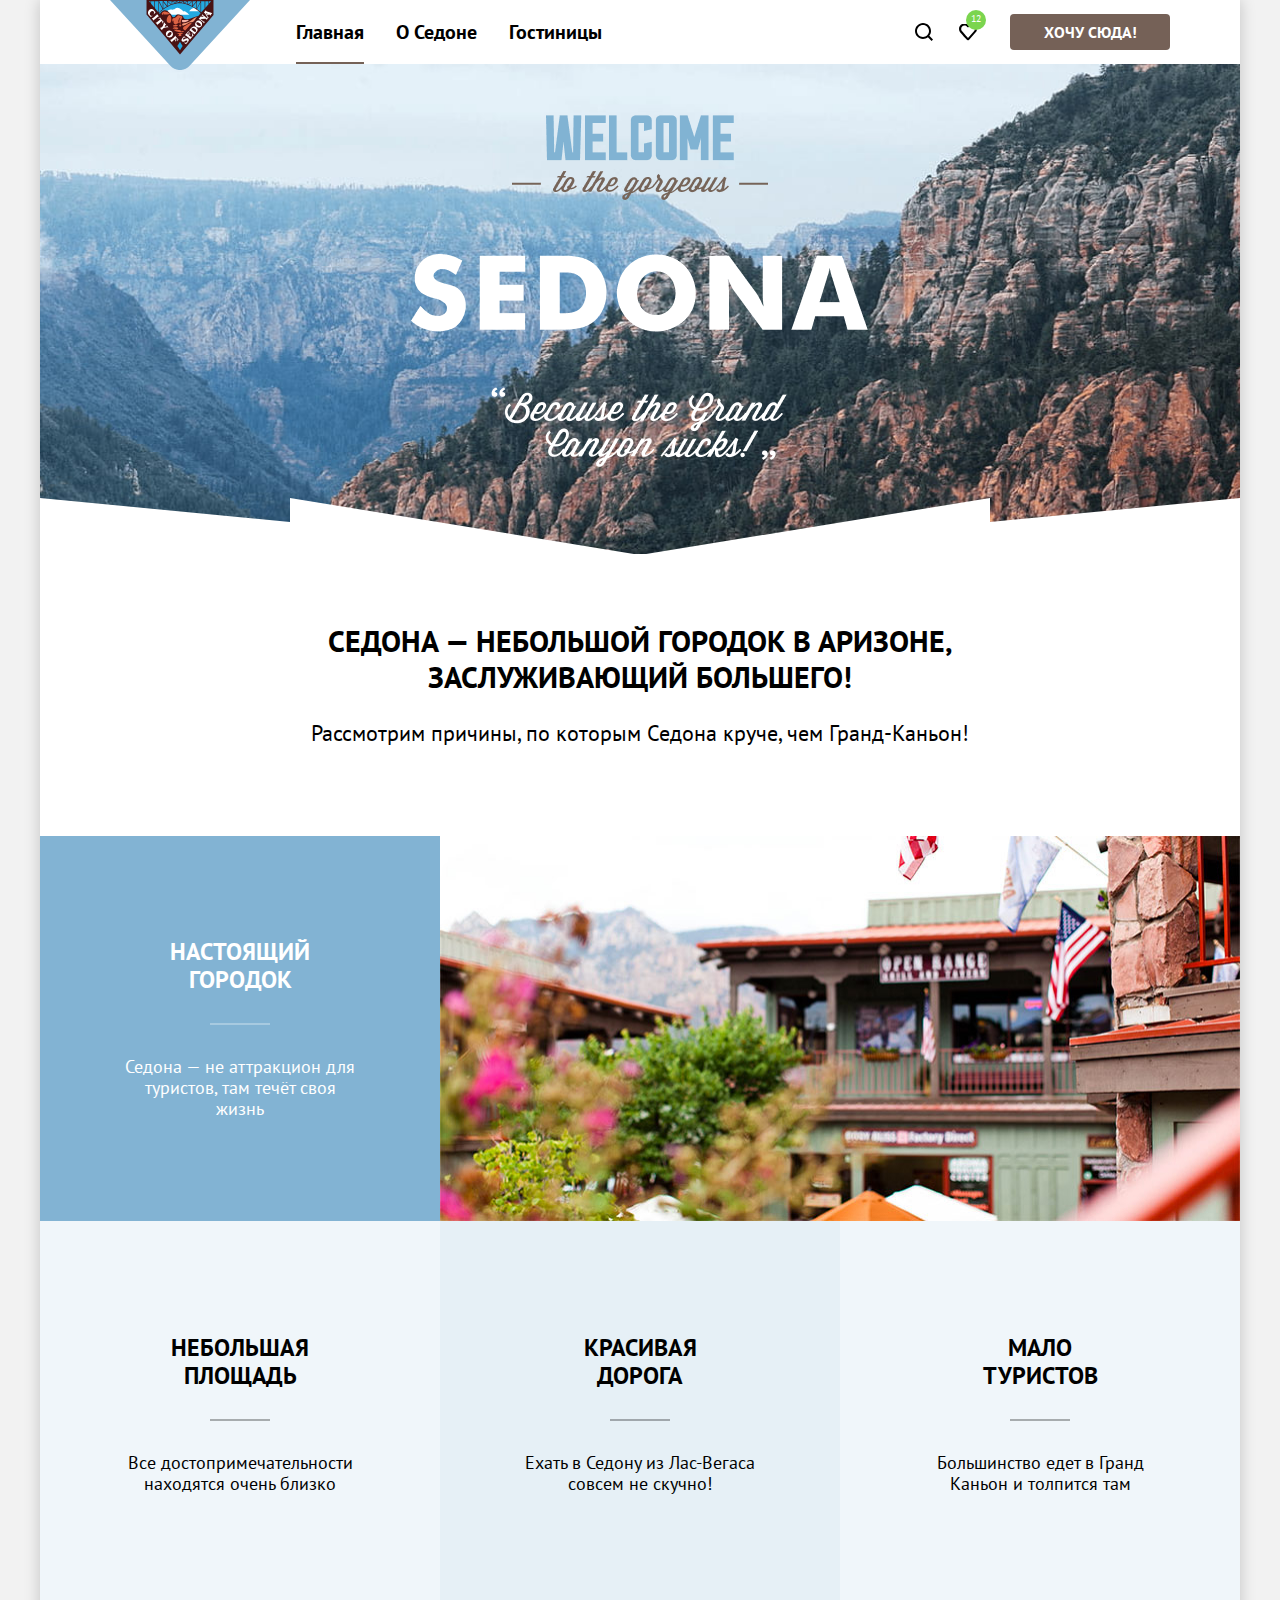
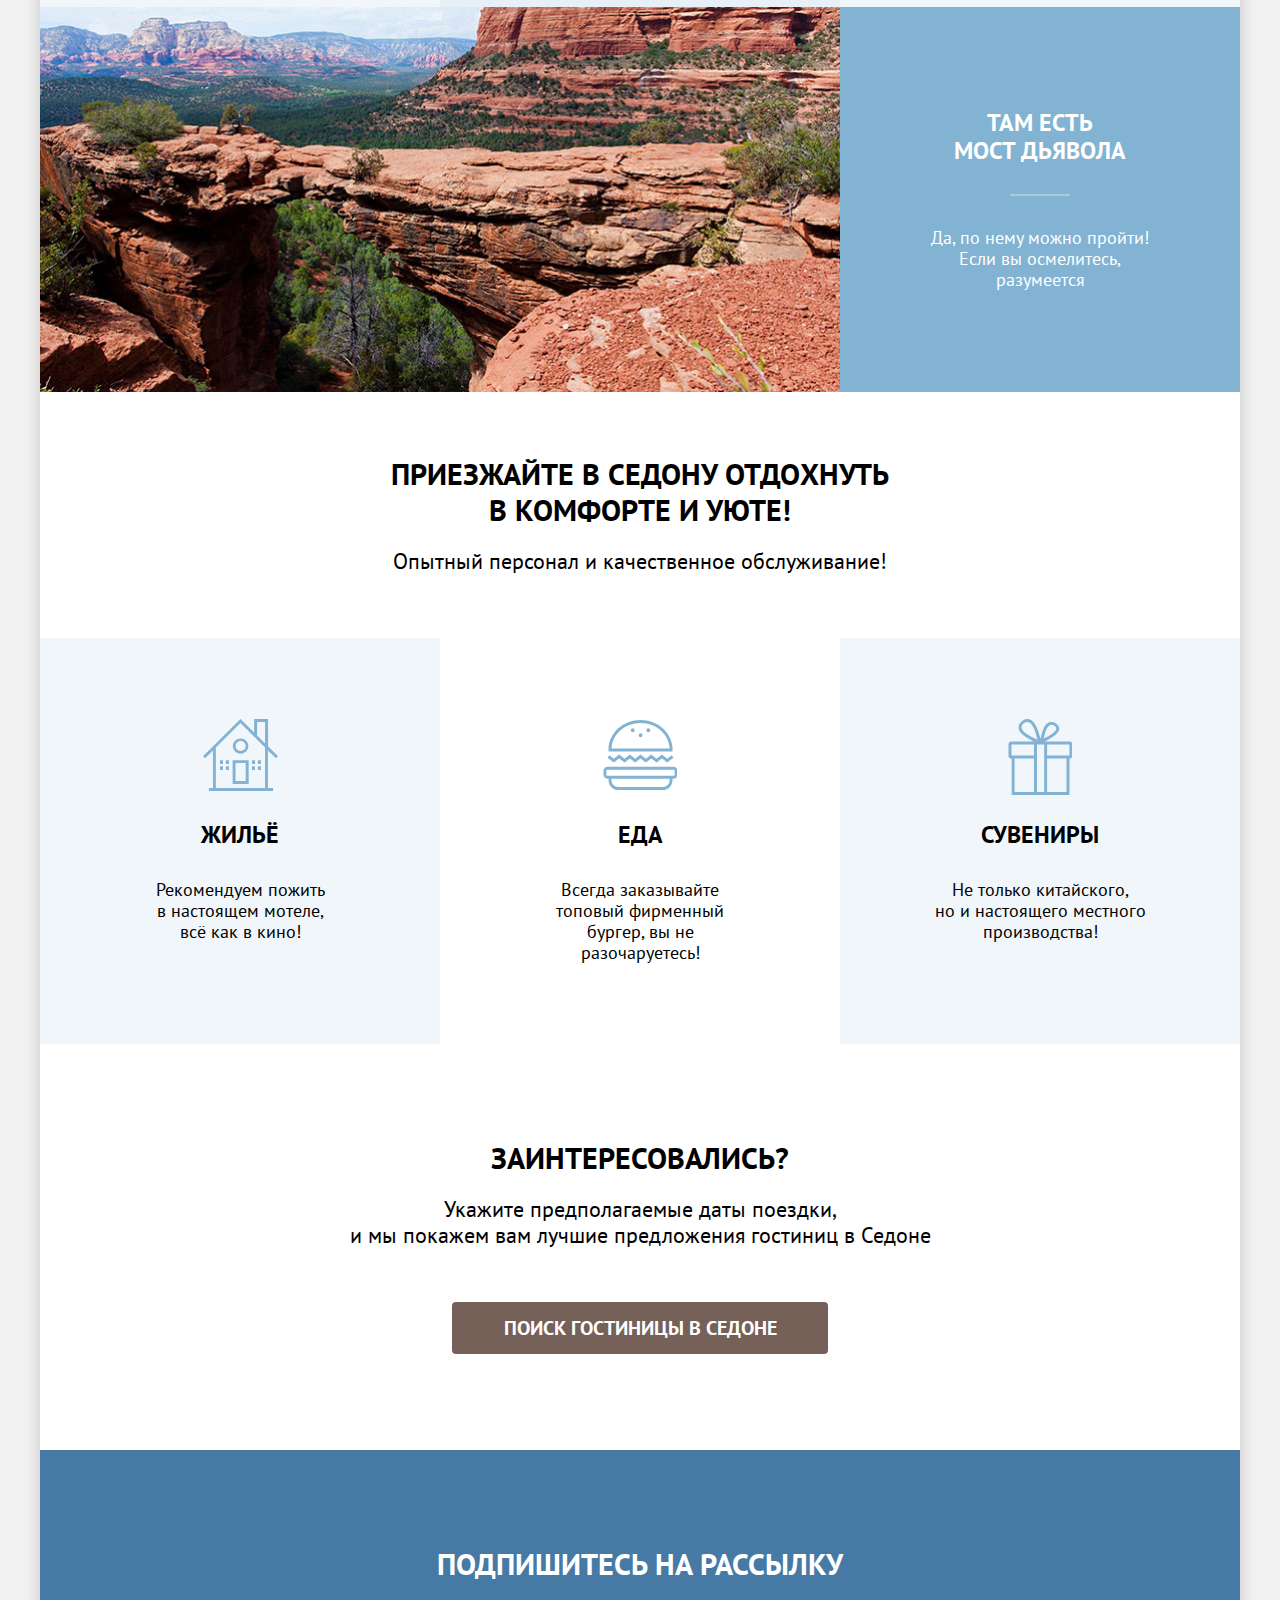
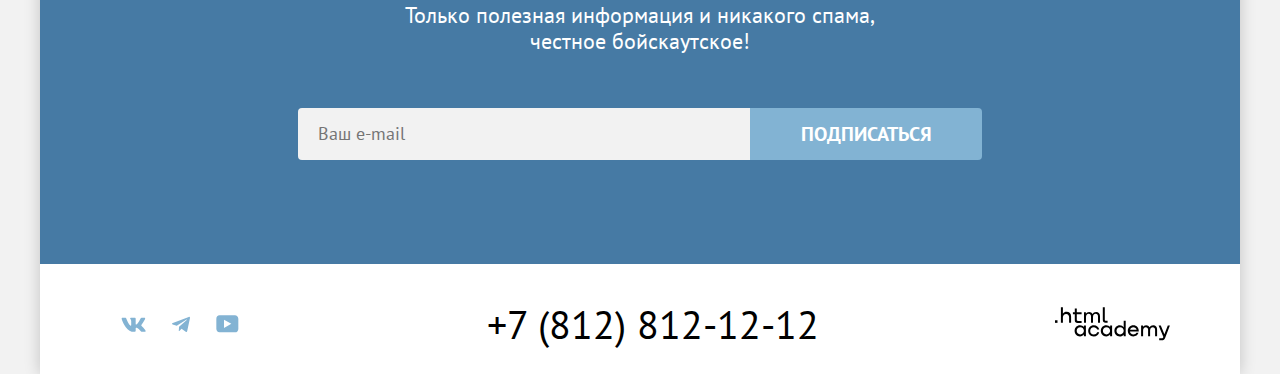
==== 9/index.html @ 6fbe8b5e ":heavy_check_mark: Сборка #9" ====
<!DOCTYPE html>
<html lang="ru">

  <head>
    <meta charset="utf-8">
    <link rel="stylesheet" href="styles/style.css">
    <link rel="shortcut icon" href="images/favicon/favicon.svg" type="image/png">
    <meta name="viewport" content="width=device-width, initial-scale=1.0">
    <title>HTML Academy: Седона</title>
    <base href="https://htmlacademy-htmlcss.github.io/2290997-sedona-36/9/">
</head>

  <body>
    <div class="page-wrapper">
      <header class="page-header">
        <a class="page-header-logo" href="index.html">
          <img class="navigation-logo" src="images/icons/logo.svg" alt="Логотип Седоны.">
        </a>
        <nav class="navigation">
          <ul class="navigation-list">
            <li class="navigation-item">
              <a class="navigation-link navigation-link-current" href="index.html">Главная</a>
            </li>
            <li class="navigation-item">
              <a class="navigation-link" href="#">О Седоне</a>
            </li>
            <li class="navigation-item">
              <a class="navigation-link" href="catalog.html">Гостиницы</a>
            </li>
          </ul>
          <ul class="navigation-list navigation-user">
            <li class="navigation-item navigation-item-user">
              <a class="user-navigation-link navigation-link-search" href="#">
                <span class="visually-hidden">Поиск.</span>
              </a>
            </li>
            <li class="navigation-item navigation-item-user">
              <a class="user-navigation-link navigation-link-favourites" href="#" data-favourites="12">
                <span class="visually-hidden">Избранное.</span>
              </a>
            </li>
            <li class="navigation-item">
              <a class="navigation-link-button button button-brown" href="#">Хочу сюда!</a>
            </li>
          </ul>
        </nav>
      </header>

      <main class="main-index">
        <section class="intro">
          <h1 class="visually-hidden">Седона — небольшой городок в Аризоне.</h1>
          <img class="intro-welcome" src="images/content/welcome.png" alt="Welcome to Sedona!" width="458" height="352">
        </section>

        <section class="advantages">
          <div class="advantages-headline">
            <h2 class="advantages-head">Седона — небольшой городок в&nbsp;Аризоне, заслуживающий большего!</h2>
            <p class="advantages-caption">Рассмотрим причины, по которым Седона круче, чем Гранд-Каньон!</p>
          </div>

          <div class="advantages-card">
            <div class="advantages-card-content">
              <h3 class="advantages-title">Настоящий городок</h3>
              <p class="advantages-description">Седона — не аттракцион для туристов, там течёт своя жизнь</p>
            </div>
            <img class="advantages-photo" src="images/content/town.jpg" alt="Вид городка Седона.">
          </div>
          <ul class="advantages-list">
            <li class="advantages-item">
              <h3 class="advantages-title">Небольшая площадь</h3>
              <p class="advantages-description">Все достопримечательности находятся очень близко</p>
            </li>
            <li class="advantages-item">
              <h3 class="advantages-title">Красивая<br>дорога</h3>
              <p class="advantages-description">Ехать в Седону из Лас-Вегаса совсем не скучно!</p>
            </li>
            <li class="advantages-item">
              <h3 class="advantages-title">Мало<br>туристов</h3>
              <p class="advantages-description">Большинство едет в&nbsp;Гранд Каньон и толпится там</p>
            </li>
          </ul>

          <div class="advantages-card">
            <img class="advantages-photo" src="images/content/bridge.jpg" alt="Виды на мост Дьявола.">
            <div class="advantages-card-content">
              <h3 class="advantages-title">Там есть<br>мост дьявола</h3>
              <p class="advantages-description">Да, по нему можно пройти! Если вы осмелитесь, разумеется</p>
            </div>
          </div>

        </section>

        <section class="offers">
          <div class="offers-headline">
            <h2 class="offers-head">Приезжайте в&nbsp;Седону отдохнуть в&nbsp;комфорте и уюте!</h2>
            <p class="offers-caption">Опытный персонал и качественное обслуживание!</p>
          </div>
          <ul class="offers-list">
            <li class="offers-card offers-card-live">
              <h3 class="offers-card-title">Жильё</h3>
              <p class="offers-card-description">Рекомендуем пожить<br>в&nbsp;настоящем мотеле,<br>всё как в&nbsp;кино!</p>
            </li>
            <li class="offers-card offers-card-food">
              <h3 class="offers-card-title">Еда</h3>
              <p class="offers-card-description">Всегда заказывайте топовый&nbsp;фирменный бургер, вы не разочаруетесь!
              </p>
            </li>
            <li class="offers-card offers-card-souvenirs">
              <h3 class="offers-card-title">Сувениры</h3>
              <p class="offers-card-description">Не только китайского, но&nbsp;и&nbsp;настоящего местного производства!
              </p>
            </li>
          </ul>
        </section>

        <section class="search">
          <h2 class="search-title">Заинтересовались?</h2>
          <p class="search-caption">Укажите предполагаемые даты поездки, <br> и мы покажем вам лучшие предложения гостиниц в
            Седоне</p>
          <a class="button button-brown" href="#">Поиск гостиницы в Седоне</a>
        </section>

        <section class="subscription">
          <h2 class="subscription-title">Подпишитесь на рассылку</h2>
          <p class="subscription-caption">Только полезная информация и никакого спама, честное бойскаутское!</p>
          <form class="subscription-form" action="https://echo.htmlacademy.ru/" method="post">
            <input type="email" name="Ваш e-mail" placeholder="Ваш e-mail" aria-label="Ваш e-mail.">
            <button class="button button-blue" type="submit" name="e-mail">Подписаться</button>
          </form>
        </section>

      </main>

      <footer class="page-footer">

        <ul class="social-media">
          <li class="social-media-item">
            <a class="social-media-link social-vk" href="https://vk.com/htmlacademy">
              <span class="visually-hidden">Вконтакте.</span>
              <svg width="25" height="15" viewBox="0 0 25 15" xmlns="http://www.w3.org/2000/svg">
                <path fill-rule="evenodd" clip-rule="evenodd" d="M24.1164 1.80445C24.2824 1.25845 24.1164 0.856445 23.3214 0.856445H20.6964C20.0284 0.856445 19.7204 1.20345 19.5534 1.58645C19.5534 1.58645 18.2184 4.78245 16.3274 6.85845C15.7154 7.46045 15.4374 7.65145 15.1034 7.65145C14.9364 7.65145 14.6854 7.46045 14.6854 6.91345V1.80445C14.6854 1.14845 14.5014 0.856445 13.9454 0.856445H9.81738C9.40038 0.856445 9.14938 1.16045 9.14938 1.44945C9.14938 2.07045 10.0954 2.21445 10.1924 3.96245V7.76045C10.1924 8.59345 10.0394 8.74444 9.70538 8.74444C8.81538 8.74444 6.65038 5.53345 5.36538 1.85945C5.11638 1.14445 4.86438 0.856445 4.19338 0.856445H1.56638C0.816382 0.856445 0.666382 1.20345 0.666382 1.58645C0.666382 2.26845 1.55638 5.65645 4.81138 10.1374C6.98138 13.1974 10.0364 14.8564 12.8194 14.8564C14.4884 14.8564 14.6944 14.4884 14.6944 13.8534V11.5404C14.6944 10.8034 14.8524 10.6564 15.3814 10.6564C15.7714 10.6564 16.4384 10.8484 17.9964 12.3234C19.7764 14.0724 20.0694 14.8564 21.0714 14.8564H23.6964C24.4464 14.8564 24.8224 14.4884 24.6064 13.7604C24.3684 13.0364 23.5184 11.9854 22.3914 10.7384C21.7794 10.0284 20.8614 9.26345 20.5824 8.88045C20.1934 8.38945 20.3044 8.17044 20.5824 7.73345C20.5824 7.73345 23.7824 3.30745 24.1154 1.80445H24.1164Z" fill="currentColor"/>
                </svg>
            </a>
          </li>
          <li class="social-media-item">
            <a class="social-media-link social-tg" href="https://t.me/htmlacademy">
              <span class="visually-hidden">Telegram.</span>
              <svg width="18" height="16" viewBox="0 0 18 16" xmlns="http://www.w3.org/2000/svg">
                <path d="M16.785 0.955705L0.840489 7.1042C-0.247661 7.54126 -0.241365 8.14828 0.640845 8.41897L4.73445 9.69597L14.2058 3.72014C14.6537 3.44766 15.0629 3.59424 14.7265 3.89281L7.05283 10.8183H7.05103L7.05283 10.8192L6.77045 15.0387C7.18413 15.0387 7.36669 14.8489 7.59871 14.625L9.58705 12.6915L13.7229 15.7464C14.4855 16.1664 15.0332 15.9506 15.2229 15.0405L17.9379 2.2453C18.2158 1.13107 17.5126 0.626562 16.785 0.955705Z" fill="currentColor"/>
                </svg>
            </a>
          </li>
          <li class="social-media-item">
            <a class="social-media-link social-youtube" href="https://www.youtube.com/user/htmlacademyru">
              <span class="visually-hidden">Youtube.</span>
              <svg width="23" height="18" viewBox="0 0 23 18" xmlns="http://www.w3.org/2000/svg">
                <path d="M18.9402 0.356445H3.50738C1.64668 0.356445 0.333252 1.9502 0.333252 3.75645V13.8502C0.333252 15.7627 1.64668 17.3564 3.50738 17.3564H19.1591C20.8009 17.3564 22.3333 15.7627 22.3333 13.9564V3.75645C22.1143 1.9502 20.8009 0.356445 18.9402 0.356445ZM7.99494 12.8939V4.81894L15.3283 8.85645L7.99494 12.8939Z" fill="currentColor"/>
                </svg>
            </a>
          </li>
        </ul>

        <a class="phone-link" href="tel:+78128121212">+7 (812) 812-12-12</a>

        <a class="html-footer" href="https://htmlacademy.ru/">
          <svg class="html-footer-logo" width="115" height="34" viewBox="0 0 115 34" fill="currentColor" xmlns="http://www.w3.org/2000/svg">
            <path d="M0 13.2564V15.8564H2.5V13.2564H0Z"/>
            <path d="M11.6 4.85645C10 4.85645 8.8 5.55645 8 6.55645H7.9V0.356445H5.9V15.8564H7.9V10.5564C7.9 8.45645 9.2 6.95645 11.2 6.95645C13 6.95645 14.1 8.35645 14.1 10.1564V15.8564H16.1V9.75644C16.2 6.75644 14.3 4.85645 11.6 4.85645Z"/>
            <path d="M26.6 5.15645H21.8V1.45645H19.8V5.25645H17.9V7.25645H19.8V13.2564C19.8 14.9564 20.8 15.9564 22.5 15.9564H26.6V13.9564H22.9C22.2 13.9564 21.8 13.5564 21.8 12.8564V7.15645H26.6V5.15645Z"/>
            <path d="M41.1 4.95645C39.5 4.95645 38.2 5.75644 37.6 7.05645H37.5C36.9 5.85645 35.7 4.95645 34.1 4.95645C32.7 4.95645 31.6 5.75645 31 6.75645H30.9V5.15645H29V15.7564H31V10.3564C31 8.35645 32 6.85645 33.6 6.85645C35.1 6.85645 36 7.85645 36 9.45645V15.7564H38V10.1564C38 7.75645 39.4 6.85645 40.6 6.85645C42.1 6.85645 43 7.85645 43 9.45645V15.7564H45V9.25644C45.1 6.75644 43.6 4.95645 41.1 4.95645Z"/>
            <path d="M47.8 13.0564C47.8 14.7564 48.8 15.7564 50.6 15.7564H52.6V13.7564H50.9C50.2 13.7564 49.8 13.3564 49.8 12.6564V0.356445H47.8V13.0564Z"/>
            <path d="M28.9 20.0564C28 18.9564 26.7 18.2564 25 18.2564C21.9 18.2564 19.6 20.5564 19.6 23.8564C19.6 27.1564 21.9 29.4564 25 29.4564C26.8 29.4564 28 28.6564 28.8 27.5564H28.9V29.1564H30.9V18.5564H28.9V20.0564ZM25.3 27.4564C23.1 27.4564 21.7 25.8564 21.7 23.8564C21.7 21.8564 23.1 20.2564 25.3 20.2564C27.5 20.2564 28.9 21.8564 28.9 23.8564C28.9 25.7564 27.5 27.4564 25.3 27.4564Z"/>
            <path d="M44.2 22.3564C43.7 19.9564 41.6 18.2564 38.8 18.2564C35.4 18.2564 33.2 20.7564 33.2 23.8564C33.2 26.9564 35.4 29.4564 38.8 29.4564C41.6 29.4564 43.7 27.6564 44.2 25.2564H42.1C41.7 26.5564 40.4 27.5564 38.8 27.5564C36.6 27.5564 35.2 25.9564 35.2 23.9564C35.2 21.9564 36.6 20.3564 38.8 20.3564C40.4 20.3564 41.6 21.3564 42.1 22.5564H44.2V22.3564Z"/>
            <path d="M55.1 20.0564C54.2 18.9564 52.9 18.2564 51.2 18.2564C48.1 18.2564 45.8 20.5564 45.8 23.8564C45.8 27.1564 48.1 29.4564 51.2 29.4564C53 29.4564 54.2 28.6564 55 27.5564H55.1V29.1564H57.1V18.5564H55.1V20.0564ZM51.5 27.4564C49.3 27.4564 47.9 25.8564 47.9 23.8564C47.9 21.8564 49.3 20.2564 51.5 20.2564C53.7 20.2564 55.1 21.8564 55.1 23.8564C55.1 25.7564 53.6 27.4564 51.5 27.4564Z"/>
            <path d="M68.7 20.1564C67.8 19.0564 66.5 18.2564 64.8 18.2564C61.7 18.2564 59.4 20.5564 59.4 23.8564C59.4 27.1564 61.6 29.4564 64.8 29.4564C66.5 29.4564 67.8 28.6564 68.6 27.6564H68.7V29.1564H70.7V13.7564H68.7V20.1564ZM65.1 27.4564C62.9 27.4564 61.5 25.8564 61.5 23.8564C61.5 21.8564 62.9 20.2564 65.1 20.2564C67.3 20.2564 68.7 21.8564 68.7 23.8564C68.6 25.8564 67.2 27.4564 65.1 27.4564Z"/>
            <path d="M78.3 18.2564C75 18.2564 72.8 20.7564 72.8 23.8564C72.8 26.8564 74.9 29.4564 78.3 29.4564C80.8 29.4564 82.8 28.1564 83.5 25.8564H81.4C80.9 26.8564 79.8 27.4564 78.4 27.4564C76.5 27.4564 75.1 26.1564 75 24.5564H83.8C84 20.9564 81.8 18.2564 78.3 18.2564ZM78.3 20.1564C80 20.1564 81.3 21.1564 81.6 22.7564H75.1C75.4 21.2564 76.6 20.1564 78.3 20.1564Z"/>
            <path d="M98.2 18.2564C96.6 18.2564 95.3 19.0564 94.6 20.2564H94.5C93.9 19.0564 92.7 18.2564 91.1 18.2564C89.7 18.2564 88.6 18.9564 88 20.0564V18.5564H86.1V29.1564H88.1V23.7564C88.1 21.7564 89.1 20.3564 90.7 20.2564C92.2 20.2564 93.1 21.2564 93.1 22.8564V29.1564H95.1V23.5564C95.1 21.1564 96.5 20.2564 97.7 20.2564C99.2 20.2564 100.1 21.2564 100.1 22.8564V29.1564H102.1V22.6564C102.2 20.0564 100.7 18.2564 98.2 18.2564Z"/>
            <path d="M109.4 27.3564L105.8 18.4564H103.6L108.4 30.0564C108.1 30.9564 107.7 31.2564 106.7 31.2564H104.2V33.2564H106.7C108.5 33.2564 109.5 32.4564 110.2 30.6564L114.9 18.4564H112.8L109.4 27.3564Z"/>
            </svg>
        </a>

      </footer>
    </div>

    <div class="modal-container modal-container-close">
      <div class="modal">
        <button class="modal-close-button">
          <span class="visually-hidden">Закрыть</span>
        </button>
        <section class="modal-content">
          <h2 class="modal-title">Поиск гостиницы в Седоне</h2>
          <form class="find-hotel-form" action="https://echo.htmlacademy.ru/" method="post">

            <div class="date-group group-arrival">
              <label class="modal-label modal-label-arrival" for="arrival-date">Дата Заезда:</label>
              <input class="modal-field arrival-date-field date-field" id="arrival-date" type="text" name="arrival-date" placeholder="Введите дату" value="27 апреля 2020" required>
              <span class="field-message message-error">Мы не можем отправить вас в прошлое.</span>
            </div>

            <div class="date-group group-leaving">
              <label class="modal-label modal-label-leaving" for="leaving-date">Дата Выезда:</label>
              <input class="modal-field leaving-date-field date-field" id="leaving-date" type="text" name="leaving-date" placeholder="Введите дату" value="1 сентября 2021" required>
              <span class="field-message leaving-field-success">На эти даты есть свободные номера. Пока есть.</span>
            </div>

            <div class="amount-group">
              <div class="group-adult amount-wrap">
                <label class="modal-label adult-number-label" for="adult-number">Взрослые:</label>
                <div class="quantity-group">
                  <button class="number-field-button button-reduce" type="button"></button>
                  <input class="modal-field number-field" id="adult-number" type="text" name="adult-number" placeholder="1" value="2" required>
                  <button class="number-field-button button-add" type="button"></button>
                </div>
              </div>

              <div class="group-children amount-wrap">
                <label class="modal-label child-number-label" for="child-number">Дети:</label>
                <span class="tooltip">
                  <button class="tooltip-toggle" type="button" aria-labelledby="tooltip-label-amount">
                  </button>
                  <span class="tooltip-text" role="tooltip" id="tooltip-label-amount">Укажите количество детей, которые будут с вами, возраст которых от 6 до 18 лет. Дети до 6 лет размещаются бесплатно.</span>
                </span>

                <div class="quantity-group">
                  <button class="number-field-button button-reduce" type="button"><span class="visually-hidden">Уменьшить.</span></button>
                  <input class="modal-field number-field" id="child-number" type="text" name="child-number" placeholder="1" value="2">
                  <button class="number-field-button button-add" type="button"><span class="visually-hidden">Увеличить.</span></button>
                </div>
              </div>
            </div>

            <button class="button button-blue" type="submit">НАЙТИ</button>
          </form>
        </section>
      </div>
    </div>
    <!-- Для показа модального окна, удалите class="modal-container-close" -->
  </body>

</html>
---- 9/styles/style.css ----
@font-face {
  font-family: "PT Sans";
  font-style: normal;
  font-weight: 400;
  font-display: swap;
  src: url("../fonts/ptsans-400.woff2") format("woff2")
}

@font-face {
  font-family: "PT Sans";
  font-style: normal;
  font-weight: 700;
  font-display: swap;
  src: url("../fonts/ptsans-700.woff2") format("woff2")
}


*,
*::before,
*::after {
  box-sizing: border-box;
}

.visually-hidden {
  position: absolute;

  width: 1px;
  height: 1px;
  margin: -1px;
  padding: 0;
  overflow: hidden;

  white-space: nowrap;

  border: 0;

  clip: rect(0 0 0 0);
  clip-path: inset(100%);
}

html {
  height: 100%;
}

body {
  font-family: "PT Sans", sans-serif;
  font-style: normal;
  font-weight: 400;
  margin: 0;
  color: #000000;
  background-color: #f2f2f2;
  font-size: 22px;
  line-height: 26px;
  height: 100%;
}

.page-wrapper {
  min-height: 100%;
  width: 1200px;
  margin: 0 auto;
  background-color: #ffffff;
  box-shadow: 0 0 15px rgba(0, 0, 0, 0.2);
}

.page-header {
  color: #000000;
  background-color: #ffffff;
  display: flex;
  padding: 0 70px;
}

.navigation {
  display: flex;
  flex-grow: 1;
}

.page-header-logo {
  width: 140px;
  height: 70px;
  margin-bottom: -6px;
  z-index: 1;
}

.page-header-logo:hover {
  opacity: 0.8;
}

.page-header-logo:active {
  opacity: 0.6;
}

.navigation-list {
  display: flex;
  flex-wrap: wrap;
  list-style: none;
  margin: 0;
  padding: 0;
  align-items: center;
  margin-left: 30px;
}

.navigation-user {
  display: flex;
  flex-wrap: wrap;
  justify-content: end;
  margin-left: auto;
}

.navigation-link {
  display: block;
  font-weight: 700;
  font-size: 20px;
  line-height: 24px;
  text-align: center;
  color: inherit;
  text-decoration: none;
  padding: 20px 16px;
}

.navigation-link:hover {
  opacity: 0.6;
}

.navigation-link:active {
  opacity: 0.3;
}

.navigation-link-button {
  min-width: 160px;
}

.navigation-link-button:hover {
  background: #615048;
}

.navigation-link-button:active {
  background: #756157;
  color: rgba(255, 255, 255, 0.3);
}

.user-navigation-link {
  display: flex;
  position: relative;
  min-width: 44px;
  min-height: 64px;
}

.user-navigation-link::before {
  content: "";
  position: absolute;
  left: 50%;
  top: 50%;
  transform: translate(-50%, -50%);
  background-repeat: no-repeat;
}

.navigation-link-search::before {
  width: 19px;
  height: 19px;
  background-image: url("../images/icons/search.svg");
}

.navigation-link-favourites::before {
  width: 18px;
  height: 17px;
  background-image: url("../images/icons/heart.svg");
}

.navigation-link-favourites::after {
  content: attr(data-favourites);
  display: flex;
  align-content: center;
  justify-content: center;
  padding: 4px;
  position: absolute;
  min-width: 20px;
  height: 20px;
  left: 20px;
  top: 10px;
  background: #7bd54f;
  border-radius: 10px;
  font-size: 10px;
  line-height: 10px;
  text-align: center;
  color: #ffffff;
}

.user-navigation-link:hover {
  opacity: 0.6;
}

.user-navigation-link:active {
  opacity: 0.3;
}

.navigation-link-current {
  position: relative;
}

.navigation-link-current::after {
  position: absolute;
  content: "";
  right: 16px;
  left: 16px;
  bottom: 0;
  height: 2px;
  background-color: #756257;
}

.navigation-item .button {
  margin-left: 20px;
}

.main-index {
  flex-grow: 1;
}

.intro {
  color: #ffffff;
  background-color: #467aa4;
  width: 1200px;
  background-image: url("../images/backgrounds/index-background.jpg");
  background-size: cover;
  background-repeat: no-repeat;
  text-align: center;
  padding: 51px 50px 82px 50px;
  position: relative;
}

.intro::after {
  position: absolute;
  content: "";
  background-image: url("../images/icons/stairs.svg");
  background-repeat: no-repeat;
  height: 57px;
  width: 100%;
  left: 0;
  bottom: -1px;
  z-index: 1;
}

.intro-welcome {
  margin-left: auto;
  margin-right: auto;
}

.advantages {
  background-color: #ffffff;
  text-align: center;
}

.advantages-headline {
  padding: 69px 270px 90px 270px;
}

.advantages-head {
  font-weight: 700;
  font-size: 30px;
  line-height: 36px;
  text-transform: uppercase;
  margin: 0 0 25px 0;
}

.advantages-caption {
  margin: 0;
}

.advantages-card {
  display: flex;
}

.advantages-card-content {
  padding: 102px 85px;
  background-color: #82b3d3;
  color: #ffffff;
  display: flex;
  flex-direction: column;
  width: 400px;
}

.advantages-photo {
  width: 800px;
}

.advantages-item {
  padding: 113px 85px;
  background-color: rgba(131, 179, 211, 0.12);
}

.advantages-item:nth-child(even) {
  background-color: rgba(131, 179, 211, 0.2);
}

.advantages-title {
  font-weight: 700;
  font-size: 24px;
  line-height: 28px;
  text-transform: uppercase;
  margin: 0 0 31px 0;
  padding: 0 0 31px 0;
  position: relative;
}

.advantages-title::after {
  position: absolute;
  background: rgba(0, 0, 0, 0.3);
  content: "";
  width: 60px;
  height: 2px;
  bottom: 0;
  left: 50%;
  transform: translateX(-50%);
}

.advantages-card-content .advantages-title::after {
  background-color: rgba(255, 255, 255, 0.3);
}

.advantages-description {
  font-size: 18px;
  line-height: 21px;
  margin: 0;
}

.advantages-list {
  padding: 0;
  margin: 0;
  list-style: none;
  display: grid;
  grid-template-columns: repeat(3, 1fr);
}

.offers {
  background-color: #ffffff;
  text-align: center;
}

.offers-headline {
  padding: 64px 347px;
}

.offers-head {
  font-weight: 700;
  font-size: 30px;
  line-height: 36px;
  text-transform: uppercase;
  margin: 0 0 20px 0;
}

.offers-caption {
  margin: 0;
}

.offers-list {
  padding: 0;
  margin: 0;
  list-style: none;
  display: grid;
  grid-template-columns: repeat(3, 1fr);
}

.offers-card-title {
  font-weight: 700;
  font-size: 24px;
  line-height: 28px;
  text-transform: uppercase;
  margin: 0 0 30px 0;
}

.offers-card-description {
  font-size: 18px;
  line-height: 21px;
  margin: 0;
}

.offers-card {
  background-color: rgba(131, 179, 211, 0.12);
  padding: 183px 85px 81px 85px;
  min-height: 385px;
  position: relative;
}

.offers-card:nth-child(even) {
  background-color: #ffffff;
}

.offers-card::before {
  content: "";
  position: absolute;
  top: 81px;
  left: 50%;
  transform: translateX(-50%);
  background-repeat: no-repeat;
}

.offers-card-live::before {
  width: 75px;
  height: 72px;
  background-image: url("../images/icons/home.svg");
  top: 81px;
}

.offers-card-food::before {
  width: 74px;
  height: 70px;
  background-image: url("../images/icons/food.svg");
  top: 82px;
}

.offers-card-souvenirs::before {
  width: 64px;
  height: 76px;
  background-image: url("../images/icons/gift.svg");
  background-repeat: no-repeat;
  top: 81px;
}

.search {
  background-color: #ffffff;
  text-align: center;
  padding: 96px 304px;
}

.search .button {
  font-size: 20px;
  line-height: 36px;
  min-width: 376px;
}

.search-title {
  font-weight: 700;
  font-size: 30px;
  line-height: 36px;
  text-transform: uppercase;
  margin: 0 0 20px 0;
}

.search-caption {
  margin: 0 0 54px 0;
}

.subscription {
  color: #ffffff;
  background-color: #467aa4;
  background-image: url("../images/backgrounds/subscribe.png");
  background-size: cover;
  background-repeat: no-repeat;
  text-align: center;
  padding: 96px 258px 104px 258px;
}

.subscription-form input {
  font-family: inherit;
  border: none;
  background-color: #f2f2f2;
  border-radius: 4px 0 0 4px;
  padding: 14px 20px;
  flex-grow: 1;
  font-size: 18px;
  line-height: 24px;
}

.subscription-title {
  font-weight: 700;
  font-size: 30px;
  line-height: 36px;
  text-transform: uppercase;
  margin: 0 0 20px 0;
}

.subscription-caption {
  margin: 0 auto 54px auto;
  max-width: 480px;
}

.subscription-form {
  display: flex;
}

.subscription-form .button {
  font-size: 20px;
  line-height: 36px;
  border-radius: 0 4px 4px 0;
  min-width: 232px;
}

.search-form {
  width: 1200px;
  color: #ffffff;
  background-color: #467aa4;
  background-image: url("../images/backgrounds/filter.png");
  background-size: cover;
  background-repeat: no-repeat;
  padding: 70px;
  padding-top: 35px;
}

.inner-header {
  font-size: 60px;
  line-height: 78px;
  margin: 0 0 8px 0;
}

.breadcrumbs {
  display: flex;
  flex-wrap: wrap;
  list-style: none;
  padding: 0;
  margin: 0 0 40px 0;
}

.breadcrumbs-item {
  position: relative;
}

.breadcrumbs-link {
  text-decoration: none;
  color: #ffffff;
  font-size: 16px;
  line-height: 21px;
  display: block;
  margin-right: 28px;
}

.breadcrumbs-item:not(:last-child)::after {
  width: 7px;
  height: 10px;
  background-image: url("../images/icons/arrow.svg");
  background-repeat: no-repeat;
  content: "";
  top: 5px;
  right: 10px;
  display: block;
  position: absolute;
}

.breadcrumbs-link:hover {
  opacity: 0.6;
}

.breadcrumbs-link:focus {
  opacity: 0.6;
}

.breadcrumbs-link:active {
  opacity: 0.3;
}

.catalog-filter {
  display: grid;
  grid-template-columns: 150px 150px 358px 191px;
  gap: 70px;
}

.catalog-filter-group {
  border: none;
  padding: 0;
  margin: 0;
}

.catalog-filter-price {
  max-width: 288px;
  padding-left: 70px;
}

.legend-title {
  font-weight: 700;
  font-size: 20px;
  line-height: 24px;
  margin: 0 0 32px 0;
  padding: 0;
}

.catalog-filter-item:not(:last-child) {
  margin: 0 0 16px 0;
}

.catalog-filter-list {
  font-size: 18px;
  line-height: 23px;
  list-style: none;
  padding-left: 0;
  margin: 0;
}

.hotels-price-group {
  display: flex;
  margin-bottom: 32px;
}

.input-price {
  font-family: inherit;
  font-weight: 700;
  font-size: 18px;
  line-height: 24px;
  display: flex;
  flex-direction: row;
  align-items: flex-start;
  padding: 12px 45px 12px 20px;
  width: 143px;
  height: 48px;
  border: none;
  background-color: #f2f2f2;
}

.input-price:hover {
  background-color: #e6e6e6;
}

.hotels-min-price {
  border-radius: 4px 0 0 4px;
  margin-right: 2px;
}

.hotels-max-price {
  border-radius: 0 4px 4px 0;
}

.price-label {
  color: rgba(0, 0, 0, 0.3);
  position: relative;
  display: flex;
}

.price-label span {
  position: absolute;
  top: 50%;
  transform: translateY(-50%);
  right: 20px;
}

.range-scale {
  position: relative;
  display: flex;
  width: 100%;
  z-index: 1;
}

.range-scale::before,
.range-scale::after {
  content: "";
  position: absolute;
  height: 4px;
  width: 100%;
  left: 0;
  top: 50%;
  transform: translateY(50%);
  z-index: -1;
  background-color: rgba(255, 255, 255, 0.3);
}

.range-scale::after {
  width: 207px;
  background-color: #ffffff;
}

.range-toggle {
  position: relative;
  width: 20px;
  height: 20px;
  background: #ffffff;
  border: none;
  border-radius: 5px;
  cursor: pointer;
  top: 5px;
}

.range-toggle:hover {
  background-color: #f2f2f2;
}

.range-toggle:active,
.range-toggle:focus {
  background-color: rgba(255, 255, 255, 0.3);
}

.toggle-max {
  transform: translateX(187px);
}

.control {
  position: relative;
  display: block;
  padding-left: 36px;
}

.control-mark {
  position: absolute;
  top: 3px;
  left: 0;
  width: 20px;
  height: 20px;
  background: #ffffff;
  border-radius: 4px;
}

.control:hover .control-mark {
  box-shadow: 0 4px 10px rgba(0, 0, 0, 0.25);
  opacity: 0.6;
}

.control:active {
  opacity: 0.3;
}

.control-input:disabled + .control-mark {
  border: 2px solid #83B3D3;
  box-shadow: 0px 7px 15px rgba(0, 0, 0, 0.4);
}

.control-input[type="checkbox"]:checked + .control-mark::before {
  position: absolute;
  top: 50%;
  left: 50%;
  transform: translate(-50%, -50%);
  width: 13px;
  height: 10px;
  background-image: url("../images/icons/mark.svg");
  background-repeat: no-repeat;
  content: "";
}

.control-input[type="radio"] + .control-mark {
  border-radius: 50%;
}

.control-input[type="radio"]:checked + .control-mark::before {
  position: absolute;
  top: 5px;
  left: 5px;
  width: 10px;
  height: 10px;
  background-color: #3f5e72;
  border-radius: 50%;
  content: "";
}

.form-control {
  display: flex;
  flex-direction: column;
  align-items: center;
  margin-top: 56px;
}

.form-control .button {
  min-width: 191px;
}

.form-control .button-submit {
  margin-bottom: 32px;
}

.catalog {
  background-color: #ffffff;
  color: #000000;
  padding: 50px 70px 60px 70px;
}

.catalog-headline {
  display: flex;
  align-items: center;
  margin-bottom: 40px;
}

.catalog-total {
  font-style: normal;
  font-weight: 700;
  font-size: 30px;
  line-height: 36px;
  text-transform: uppercase;
  margin-right: 200px;
}

.select-control {
  color: #333333;
  font-family: inherit;
  font-style: normal;
  font-weight: 400;
  font-size: 18px;
  line-height: 21px;
  border: 2px solid #e5e5e5;
  border-radius: 4px;
  padding: 12px 20px;
  padding-right: 40px;
  appearance: none;
  width: 292px;
  background-image: url(../images/icons/select.svg);
  background-repeat: no-repeat;
  background-position: right 20px center;
  margin-right: 70px;
}

.select-control:hover {
  border-color: #68a2ca;
}

.select-control:focus {
  border-color: #68a2ca;
}

.select-control:active {
  border-color: #3f5e72;
}

.list-preview {
  display: grid;
  grid-template-columns: repeat(3, 48px);
  gap: 8px;
  list-style: none;
  margin: 0;
  padding: 0;
}

.button-preview {
  width: 48px;
  height: 48px;
  background-color: #ffffff;
  border: 2px solid #e5e5e5;
  border-radius: 4px;
  cursor: pointer;
}

.preview-item-current {
  border: 2px solid #000000;
}

.button-preview:hover {
  border: 2px solid #000000;
}

.button-preview:focus {
  border: 2px solid #68a2ca;
}

.button-preview:active {
  border: 2px solid #000000;
}

.preview-grid {
  background-image: url("../images/icons/small-cards.svg");
  background-repeat: no-repeat;
  background-position: center;
}

.preview-slide {
  background-image: url("../images/icons/big-cards.svg");
  background-repeat: no-repeat;
  background-position: center;
}

.preview-col {
  background-image: url("../images/icons/list-cards.svg");
  background-repeat: no-repeat;
  background-position: center;
}

.product-list {
  list-style: none;
  padding: 0 0 40px 0;
  margin: 0 0 40px 0;
  display: grid;
  grid-template-columns: 1fr 1fr 1fr;
  gap: 20px;
  border-bottom: 1px solid #e6e6e6;
}

.product-card {
  padding: 20px;
  border: 1px solid #e6e6e6;
  border-radius: 4px;
}

.product-card-link {
  text-decoration: none;
  display: block;
  margin: 0;
}

.product-card-link:hover {
  opacity: 0.8;
}

.product-card-link:active {
  opacity: 0.6;
}
.product-card-link:focus {
  opacity: 0.6;
}

.product-card-image {
  padding: 0;
  margin: 0 0 16px 0;
}

.product-card-title {
  color: #000000;
  font-weight: 700;
  font-size: 24px;
  line-height: 28px;
  margin: 0 0 16px 0;
}

.product-card-content {
  display: grid;
  grid-template-columns: 1fr 1fr;
  gap: 16px 20px;
}

.product-card-text {
  font-size: 18px;
  line-height: 21px;
  margin: 0;
  color: #333333;
}

.product-card-price {
  font-size: 18px;
  line-height: 21px;
  margin: 0;
  justify-self: end;
  color: #333333;

}

.product-card .rating {
  color: #333333;
  font-weight: 400;
  font-size: 16px;
  line-height: 20px;
  text-transform: uppercase;
  margin: 0;
  cursor: auto;
}

.stars {
  background-image: url("../images/icons/stars.svg");
  height: 20px;
  width: 24px;
  align-self: center;
  background-repeat: space;
  background-position: center left;
}

.star-1 {
  width: 1em;
}

.star-2 {
  width: 2em;
}

.star-3 {
  width: 3em;
}

.star-4 {
  width: 4em;
}

.star-5 {
  width: 5em;
}

.pagination {
  list-style: none;
  padding: 0;
  margin: 0;
  background-color: #ffffff;
  display: flex;
  flex-wrap: wrap;
}

.pagination-item:not(:last-child) {
  margin-right: 8px;
}

.pagination-link {
  display: flex;
  align-items: center;
  justify-content: center;
  color: #ffffff;
  background-color: #82b3d3;
  text-decoration: none;
  font-weight: 700;
  font-size: 20px;
  line-height: 36px;
  min-width: 60px;
  height: 60px;
  border-radius: 4px;
  padding: 12px;
}

.pagination-link:hover {
  background-color: #68a2ca;
}

.pagination-link:active {
  background-color: #82b3d3;
  color: rgba(255, 255, 255, 0.3);
}

.pagination-current {
  color: #000000;
  background-color: #f2f2f2;
  pointer-events: none;
}

.pagination-divider {
  color: #000000;
  background-color: #ffffff;
  pointer-events: none;
}

.subscription-inner {
  background-image: none;
  background-color: #ffffff;
  color: #000000;
}

.button {
  display: inline-flex;
  font-size: 16px;
  line-height: 20px;
  font-weight: 700;
  justify-content: center;
  align-items: center;
  color: #ffffff;
  text-decoration: none;
  text-transform: uppercase;
  padding: 8px;
  margin: 0;
  border: none;
  border-radius: 4px;
  font-family: inherit;
  cursor: pointer;
}

.button-blue {
  background-color: #82b3d3;
}

.button-blue:hover {
  background-color: #68a2ca;
}

.button-blue:active {
  background-color: #82B3D3;
  color: rgba(255, 255, 255, 0.3);
}

.button-blue:focus {
  background-color: #82B3D3;
  color: rgba(255, 255, 255, 0.3);
}

.button-brown {
  background-color: #756157;
}

.button-brown:hover {
  background-color: #615048;
}

.button-brown:active {
  background-color: #756157;
  color: rgba(255, 255, 255, 0.3);
}

.button-brown:focus {
  background-color: #756157;
  color: rgba(255, 255, 255, 0.3);
}

.button-green {
  background-color: #7db54f;
}

.button-green:hover {
  background-color: #6c9e42;
}

.button-green:active {
  background-color: #7db54f;
  color: rgba(255, 255, 255, 0.3);
}

.button-green:focus {
  background-color: #7db54f;
  color: rgba(255, 255, 255, 0.3);
}

.button-transparent {
  background-color: rgba(255, 255, 255, 0);
}

.button-transparent:hover {
  opacity: 0.6;
}

.button-transparent:active {
  color: rgba(255, 255, 255, 0.3);
}

.button-grey {
  background-color: #f2f2f2;
  color: #000000;
}

.page-footer {
  background-color: #ffffff;
  display: flex;
  justify-content: space-between;
  align-items: center;
  margin-top: auto;
  padding: 40px 70px 30px 70px;
}

.social-media {
  list-style: none;
  display: flex;
  flex-wrap: wrap;
  margin: 0;
  padding: 0;
  justify-content: center;
}


.social-media-link {
  display: flex;
  align-items: center;
  justify-content: center;
  color: #83b3d3;
  width: 47px;
  height: 40px;
}

.social-media-link:hover {
  color: #68a2ca;
}

.social-media-link:focus {
  color: #68a2ca;
}

.social-media-link:active {
  color: rgba(104, 162, 202, 0.3);
}

.phone-link {
  text-decoration: none;
  font-size: 40px;
  line-height: 40px;
  color: #000000;
}

.phone-link:hover {
  color: #756157;
}

.phone-link:focus {
  color: #756157;
}

.phone-link:active {
  color: rgba(117, 97, 87, 0.3);
}

.html-footer-logo {
  display: block;
  fill: #000000;
}

.html-footer-logo:hover {
  fill: #756157;
}

.html-footer-logo:focus {
  fill: #756157;
}

.html-footer-logo:active {
  fill: rgba(117, 97, 87, 0.3);
}

.modal-container {
  position: fixed;
  top: 0;
  left: 0;
  display: flex;
  width: 100%;
  height: 100%;
  background-color: rgba(242, 242, 242, 0.8);
}

.modal-container-close {
  display: none;
}


.modal {
  position: relative;
  margin: auto;
  padding: 64px 70px;
  background-color: #ffffff;
  box-shadow: 0 25px 50px rgba(0, 0, 0, 0.15);
  border-radius: 30px;
  width: 717px;
}

.modal-close-button {
  position: absolute;
  padding: 0;
  top: 64px;
  right: 52px;
  width: 52px;
  height: 52px;
  background-color: #f2f2f2;
  border: none;
  border-radius: 50%;
  background-image: url("../images/icons/close.svg");
  background-repeat: no-repeat;
  background-position: center;
  cursor: pointer;
}

.modal-title {
  margin: 0;
  margin-bottom: 64px;
  padding: 0;
  font-family: inherit;
  font-style: normal;
  font-weight: 700;
  font-size: 30px;
  line-height: 36px;
  color: #000000;
  text-transform: uppercase;
}

.modal-label {
  font-weight: 700;
  font-size: 20px;
  line-height: 24px;
}

.date-group {
  display: flex;
  justify-content: space-between;
  align-items: center;
  position: relative;
  padding-bottom: 48px;
}

.field-message {
  position: absolute;
  font-weight: 400;
  font-size: 16px;
  line-height: 21px;
  top: 50px;
  left: 50%;
  transform: translateX(-50%);
}

.message-error {
  color: #ff5757;
}

.modal-field {
  padding: 12px 20px;
  background: #f2f2f2;
  border-radius: 4px;
  border: none;
}

.date-field {
  margin-left: auto;
  min-width: 440px;
  background-image: url("../images/icons/calendar.svg");
  background-repeat: no-repeat;
  background-position: center right 20px;
  padding: 12px 60px 12px 20px;
  margin-left: auto;
  font-weight: 700;
  font-size: 18px;
  line-height: 24px;
}

.quantity-group {
  display: flex;
}

.amount-group {
  display: grid;
  grid-template-columns: 1fr 1fr;
  column-gap: 88px;
  margin-bottom: 48px;
}

.amount-wrap {
  display: flex;
  align-items: center;
  justify-content: space-between;
}

.group-children {
  margin-left: auto;
}

.number-field-button {
  border: none;
}

.number-field {
  border-radius: 0;
  padding: 14px 10px;
  width: 32px;
}

.button-add {
  background-color: #f2f2f2;
  width: 40px;
  background-image: url("../images/icons/plus.svg");
  background-repeat: no-repeat;
  background-position: center;
  border-radius: 0 4px 4px 0;
}

.button-reduce {
  background-color: #f2f2f2;
  width: 40px;
  background-image: url("../images/icons/minus.svg");
  background-repeat: no-repeat;
  background-position: center;
  border-radius: 4px 0 0 4px;
}

.tooltip {
  position: absolute;
  margin-top: 2px;
  margin-left: 10px;
}

.tooltip-toggle {
  border: none;
  width: 26px;
  height: 26px;
  background-color: #83b3d3;
  background-image: url("../images/icons/info.svg");
  background-repeat: no-repeat;
  background-position: center;
  border-radius: 50%;
  padding: 0;
  margin: 0;
}

.tooltip-text {
  position: absolute;
  min-width: 256px;
  color: #ffffff;
  font-weight: 400;
  font-size: 16px;
  line-height: 20px;
  background: #333333;
  box-shadow: 0 15px 30px rgba(0, 0, 0, 0.3);
  border-radius: 10px;
  padding: 15px 18px 18px 22px;
  left: 50%;
  transform: translateX(-50%);
  top: 42px;
  display: none;
}

.tooltip-text::before {
  position: absolute;
  left: 50%;
  transform: translateX(-50%);
  top: -9px;
  content: "";
  width: 19px;
  height: 9px;
  background-image: url("../images/icons/arrow-tooltip.svg");
}

.tooltip-toggle:hover + .tooltip-text,
.tooltip-toggle:focus + .tooltip-text {
  display: block;
}

.number-field::-webkit-inner-spin-button,
.number-field::-webkit-outer-spin-button {
  appearance: none;
  margin: 0;
}

.find-hotel-form .button {
  min-width: 577px;
  padding: 18px 77px;
  font-weight: 700;
  font-size: 20px;
  line-height: 24px;
  column-gap: 1/-1;
}
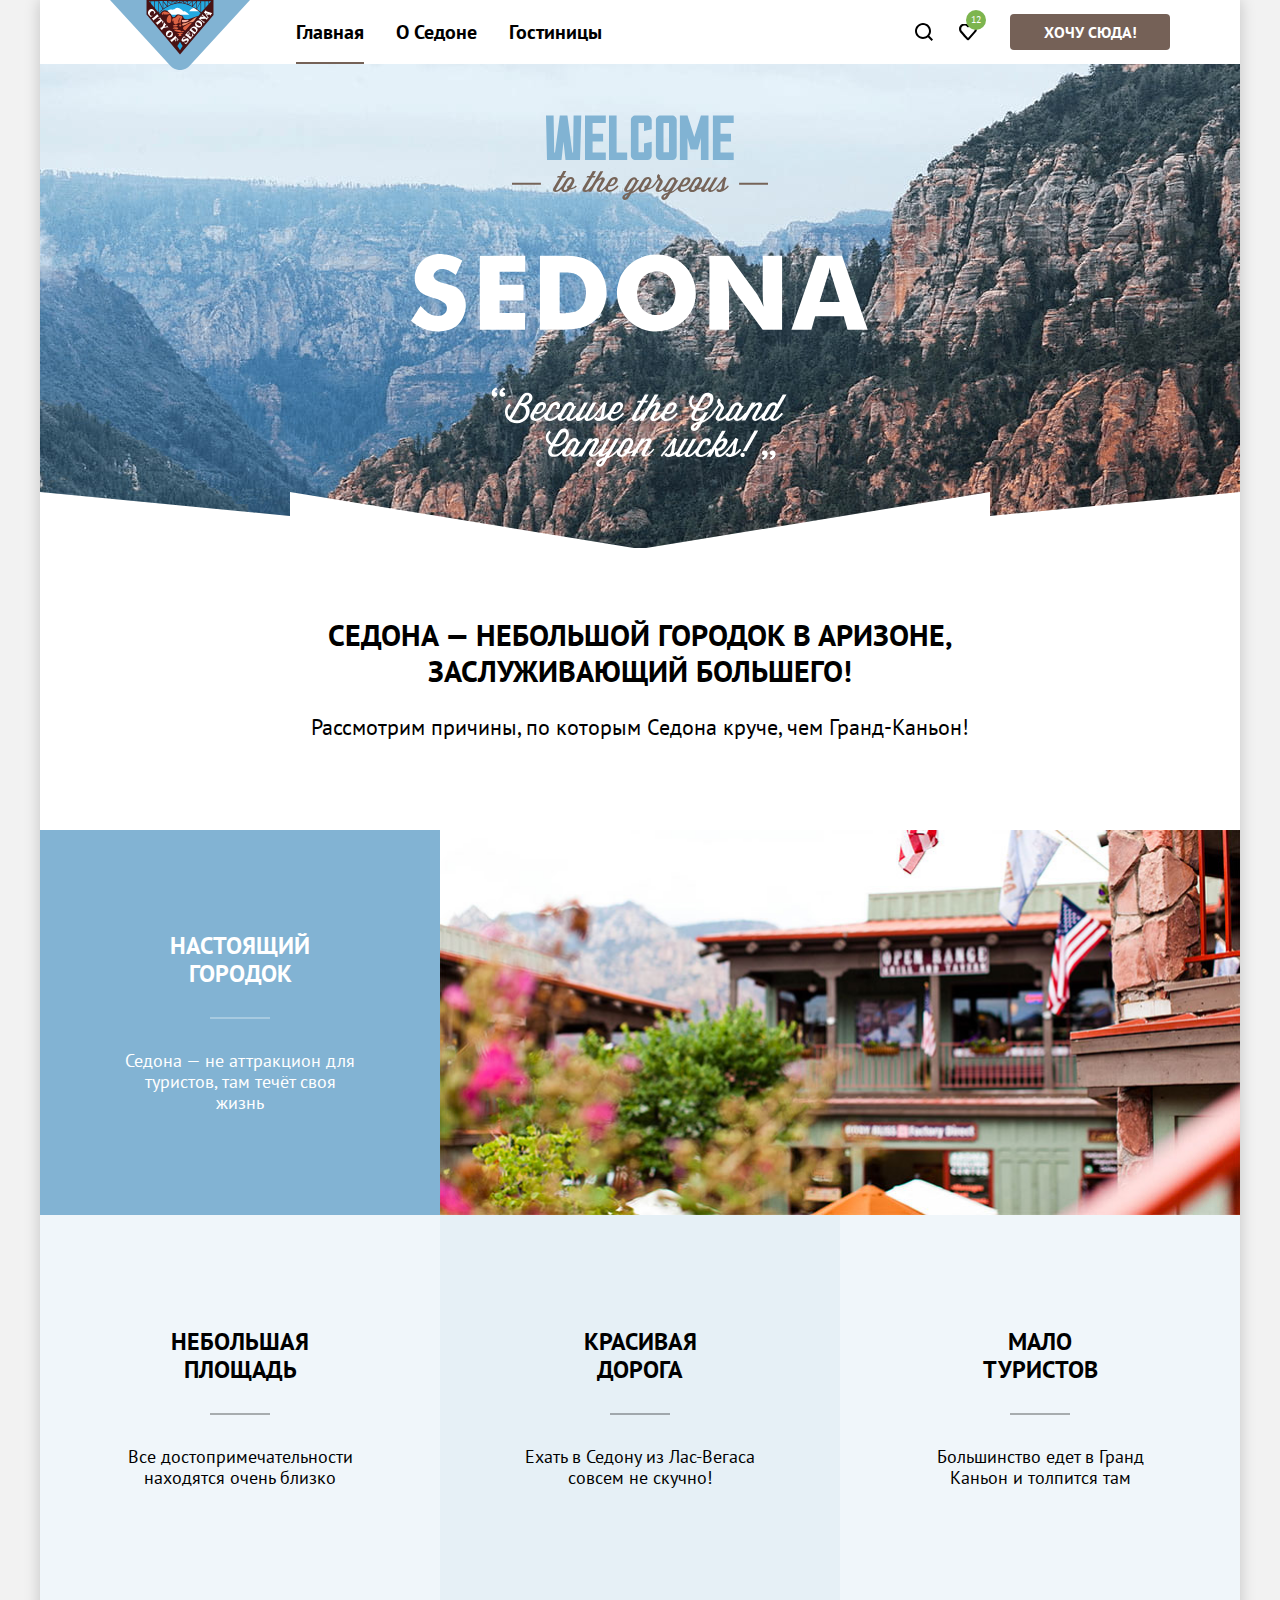
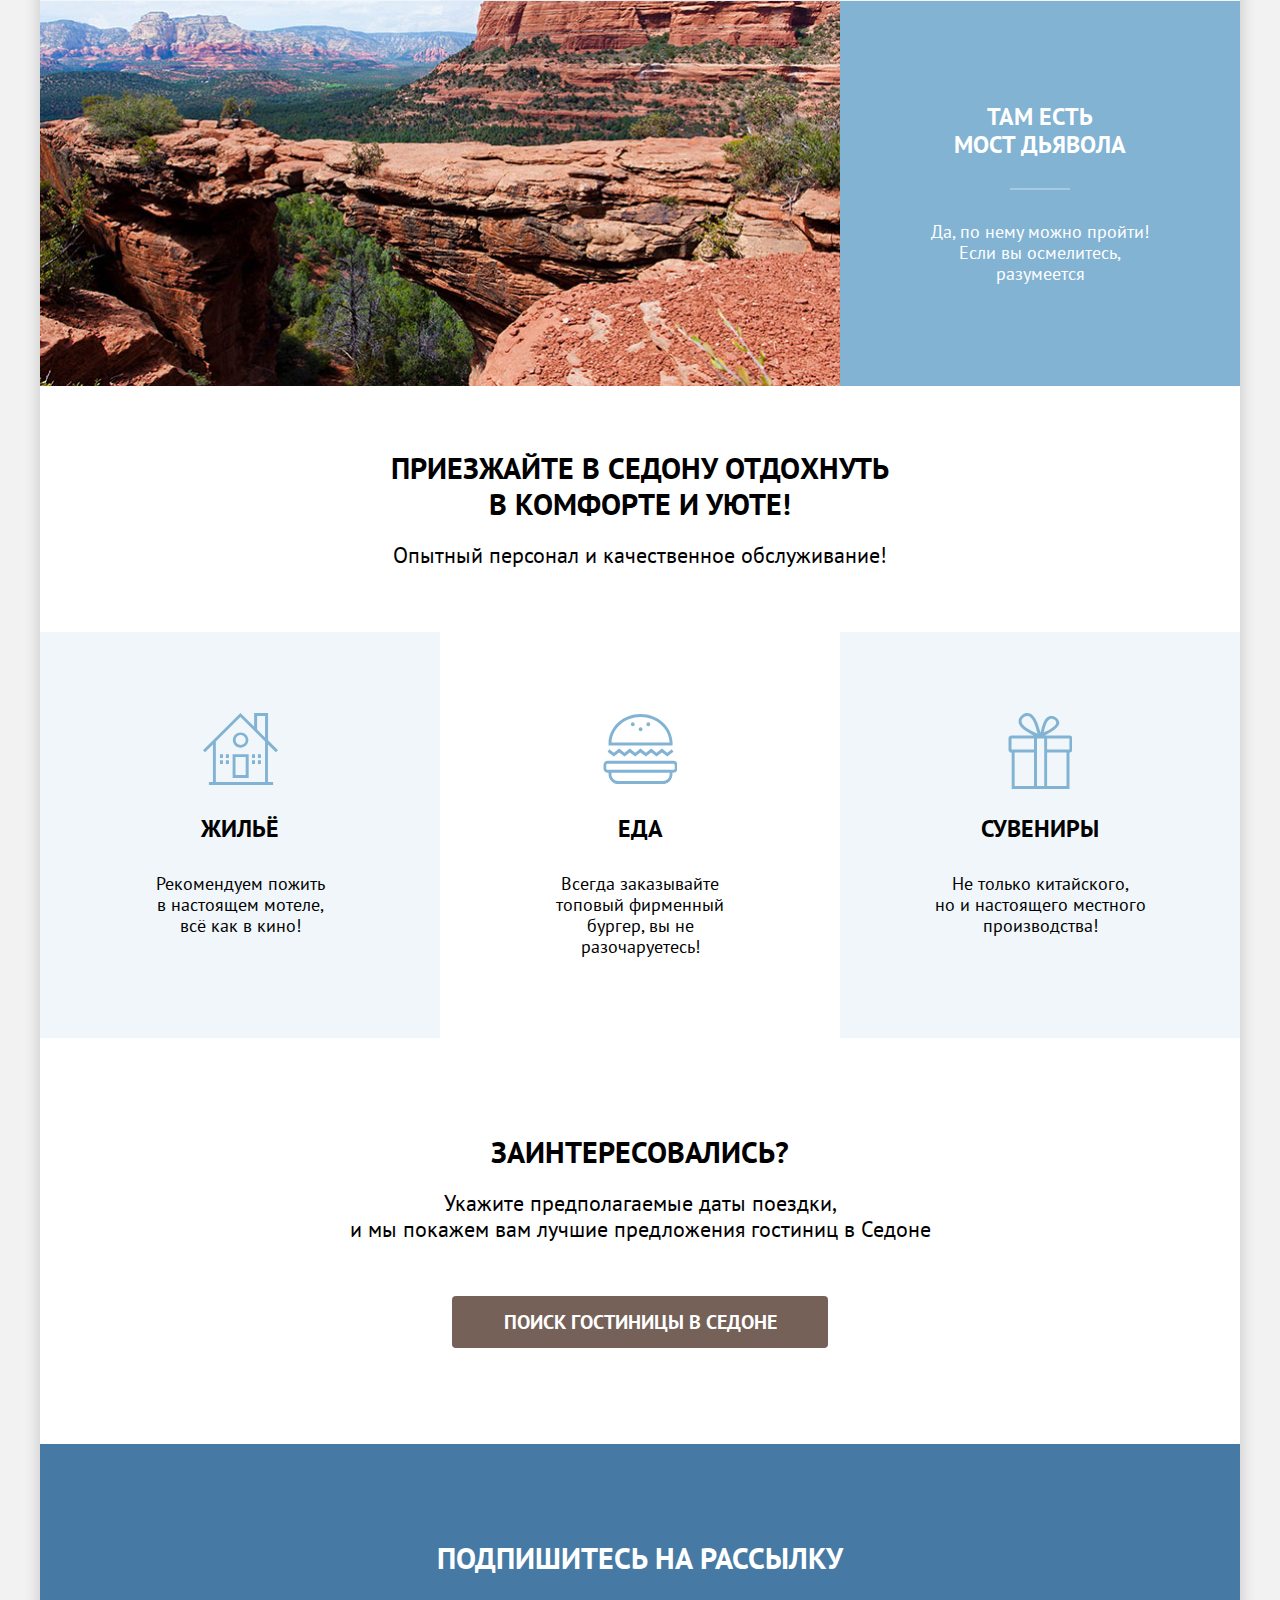
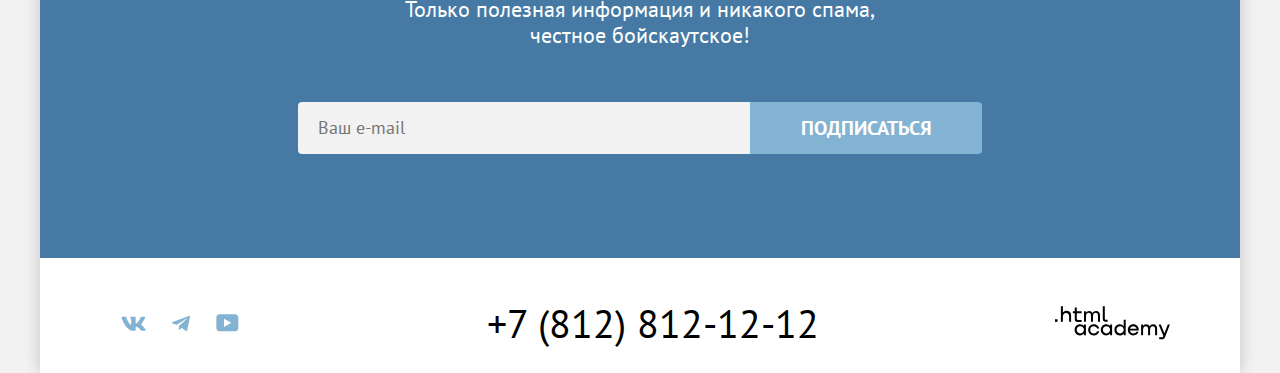
==== commit 99488b5f: ":heavy_check_mark: Сборка #9" ====
--- a/9/index.html
+++ b/9/index.html
@@ -4,7 +4,7 @@
   <head>
     <meta charset="utf-8">
     <link rel="stylesheet" href="styles/style.css">
-    <link rel="shortcut icon" href="images/favicon/favicon.svg" type="image/png">
+    <link rel="shortcut icon" href="images/favicon/favicon.png" sizes="32x32" type="image/png">
     <meta name="viewport" content="width=device-width, initial-scale=1.0">
     <title>HTML Academy: Седона</title>
     <base href="https://htmlacademy-htmlcss.github.io/2290997-sedona-36/9/">
@@ -49,7 +49,7 @@
       <main class="main-index">
         <section class="intro">
           <h1 class="visually-hidden">Седона — небольшой городок в Аризоне.</h1>
-          <img class="intro-welcome" src="images/content/welcome.png" alt="Welcome to Sedona!" width="458" height="352">
+          <img class="intro-welcome" src="images/content/welcome.svg" alt="Welcome to Sedona!" width="458" height="352">
         </section>
 
         <section class="advantages">
@@ -63,7 +63,7 @@
               <h3 class="advantages-title">Настоящий городок</h3>
               <p class="advantages-description">Седона — не аттракцион для туристов, там течёт своя жизнь</p>
             </div>
-            <img class="advantages-photo" src="images/content/town.jpg" alt="Вид городка Седона.">
+            <img class="advantages-photo" src="images/content/town.jpg" alt="Вид городка Седона." width="800" height="385">
           </div>
           <ul class="advantages-list">
             <li class="advantages-item">
@@ -81,7 +81,7 @@
           </ul>
 
           <div class="advantages-card">
-            <img class="advantages-photo" src="images/content/bridge.jpg" alt="Виды на мост Дьявола.">
+            <img class="advantages-photo" src="images/content/bridge.jpg" alt="Виды на мост Дьявола." width="800" height="385">
             <div class="advantages-card-content">
               <h3 class="advantages-title">Там есть<br>мост дьявола</h3>
               <p class="advantages-description">Да, по нему можно пройти! Если вы осмелитесь, разумеется</p>
@@ -124,7 +124,7 @@
           <h2 class="subscription-title">Подпишитесь на рассылку</h2>
           <p class="subscription-caption">Только полезная информация и никакого спама, честное бойскаутское!</p>
           <form class="subscription-form" action="https://echo.htmlacademy.ru/" method="post">
-            <input type="email" name="Ваш e-mail" placeholder="Ваш e-mail" aria-label="Ваш e-mail.">
+            <input type="email" name="Ваш e-mail" placeholder="Ваш e-mail" aria-label="Ваш e-mail." required>
             <button class="button button-blue" type="submit" name="e-mail">Подписаться</button>
           </form>
         </section>
@@ -163,53 +163,61 @@
         <a class="phone-link" href="tel:+78128121212">+7 (812) 812-12-12</a>
 
         <a class="html-footer" href="https://htmlacademy.ru/">
-          <svg class="html-footer-logo" width="115" height="34" viewBox="0 0 115 34" fill="currentColor" xmlns="http://www.w3.org/2000/svg">
-            <path d="M0 13.2564V15.8564H2.5V13.2564H0Z"/>
-            <path d="M11.6 4.85645C10 4.85645 8.8 5.55645 8 6.55645H7.9V0.356445H5.9V15.8564H7.9V10.5564C7.9 8.45645 9.2 6.95645 11.2 6.95645C13 6.95645 14.1 8.35645 14.1 10.1564V15.8564H16.1V9.75644C16.2 6.75644 14.3 4.85645 11.6 4.85645Z"/>
-            <path d="M26.6 5.15645H21.8V1.45645H19.8V5.25645H17.9V7.25645H19.8V13.2564C19.8 14.9564 20.8 15.9564 22.5 15.9564H26.6V13.9564H22.9C22.2 13.9564 21.8 13.5564 21.8 12.8564V7.15645H26.6V5.15645Z"/>
-            <path d="M41.1 4.95645C39.5 4.95645 38.2 5.75644 37.6 7.05645H37.5C36.9 5.85645 35.7 4.95645 34.1 4.95645C32.7 4.95645 31.6 5.75645 31 6.75645H30.9V5.15645H29V15.7564H31V10.3564C31 8.35645 32 6.85645 33.6 6.85645C35.1 6.85645 36 7.85645 36 9.45645V15.7564H38V10.1564C38 7.75645 39.4 6.85645 40.6 6.85645C42.1 6.85645 43 7.85645 43 9.45645V15.7564H45V9.25644C45.1 6.75644 43.6 4.95645 41.1 4.95645Z"/>
-            <path d="M47.8 13.0564C47.8 14.7564 48.8 15.7564 50.6 15.7564H52.6V13.7564H50.9C50.2 13.7564 49.8 13.3564 49.8 12.6564V0.356445H47.8V13.0564Z"/>
-            <path d="M28.9 20.0564C28 18.9564 26.7 18.2564 25 18.2564C21.9 18.2564 19.6 20.5564 19.6 23.8564C19.6 27.1564 21.9 29.4564 25 29.4564C26.8 29.4564 28 28.6564 28.8 27.5564H28.9V29.1564H30.9V18.5564H28.9V20.0564ZM25.3 27.4564C23.1 27.4564 21.7 25.8564 21.7 23.8564C21.7 21.8564 23.1 20.2564 25.3 20.2564C27.5 20.2564 28.9 21.8564 28.9 23.8564C28.9 25.7564 27.5 27.4564 25.3 27.4564Z"/>
-            <path d="M44.2 22.3564C43.7 19.9564 41.6 18.2564 38.8 18.2564C35.4 18.2564 33.2 20.7564 33.2 23.8564C33.2 26.9564 35.4 29.4564 38.8 29.4564C41.6 29.4564 43.7 27.6564 44.2 25.2564H42.1C41.7 26.5564 40.4 27.5564 38.8 27.5564C36.6 27.5564 35.2 25.9564 35.2 23.9564C35.2 21.9564 36.6 20.3564 38.8 20.3564C40.4 20.3564 41.6 21.3564 42.1 22.5564H44.2V22.3564Z"/>
-            <path d="M55.1 20.0564C54.2 18.9564 52.9 18.2564 51.2 18.2564C48.1 18.2564 45.8 20.5564 45.8 23.8564C45.8 27.1564 48.1 29.4564 51.2 29.4564C53 29.4564 54.2 28.6564 55 27.5564H55.1V29.1564H57.1V18.5564H55.1V20.0564ZM51.5 27.4564C49.3 27.4564 47.9 25.8564 47.9 23.8564C47.9 21.8564 49.3 20.2564 51.5 20.2564C53.7 20.2564 55.1 21.8564 55.1 23.8564C55.1 25.7564 53.6 27.4564 51.5 27.4564Z"/>
-            <path d="M68.7 20.1564C67.8 19.0564 66.5 18.2564 64.8 18.2564C61.7 18.2564 59.4 20.5564 59.4 23.8564C59.4 27.1564 61.6 29.4564 64.8 29.4564C66.5 29.4564 67.8 28.6564 68.6 27.6564H68.7V29.1564H70.7V13.7564H68.7V20.1564ZM65.1 27.4564C62.9 27.4564 61.5 25.8564 61.5 23.8564C61.5 21.8564 62.9 20.2564 65.1 20.2564C67.3 20.2564 68.7 21.8564 68.7 23.8564C68.6 25.8564 67.2 27.4564 65.1 27.4564Z"/>
-            <path d="M78.3 18.2564C75 18.2564 72.8 20.7564 72.8 23.8564C72.8 26.8564 74.9 29.4564 78.3 29.4564C80.8 29.4564 82.8 28.1564 83.5 25.8564H81.4C80.9 26.8564 79.8 27.4564 78.4 27.4564C76.5 27.4564 75.1 26.1564 75 24.5564H83.8C84 20.9564 81.8 18.2564 78.3 18.2564ZM78.3 20.1564C80 20.1564 81.3 21.1564 81.6 22.7564H75.1C75.4 21.2564 76.6 20.1564 78.3 20.1564Z"/>
-            <path d="M98.2 18.2564C96.6 18.2564 95.3 19.0564 94.6 20.2564H94.5C93.9 19.0564 92.7 18.2564 91.1 18.2564C89.7 18.2564 88.6 18.9564 88 20.0564V18.5564H86.1V29.1564H88.1V23.7564C88.1 21.7564 89.1 20.3564 90.7 20.2564C92.2 20.2564 93.1 21.2564 93.1 22.8564V29.1564H95.1V23.5564C95.1 21.1564 96.5 20.2564 97.7 20.2564C99.2 20.2564 100.1 21.2564 100.1 22.8564V29.1564H102.1V22.6564C102.2 20.0564 100.7 18.2564 98.2 18.2564Z"/>
-            <path d="M109.4 27.3564L105.8 18.4564H103.6L108.4 30.0564C108.1 30.9564 107.7 31.2564 106.7 31.2564H104.2V33.2564H106.7C108.5 33.2564 109.5 32.4564 110.2 30.6564L114.9 18.4564H112.8L109.4 27.3564Z"/>
+          <svg class="html-footer-logo" width="115" height="34" viewBox="0 0 115 34" fill="none" xmlns="http://www.w3.org/2000/svg">
+            <path d="M0 13.2564V15.8564H2.5V13.2564H0Z" fill="currentColor"/>
+            <path d="M11.6 4.85645C10 4.85645 8.8 5.55645 8 6.55645H7.9V0.356445H5.9V15.8564H7.9V10.5564C7.9 8.45645 9.2 6.95645 11.2 6.95645C13 6.95645 14.1 8.35645 14.1 10.1564V15.8564H16.1V9.75644C16.2 6.75644 14.3 4.85645 11.6 4.85645Z" fill="currentColor"/>
+            <path d="M26.6 5.15645H21.8V1.45645H19.8V5.25645H17.9V7.25645H19.8V13.2564C19.8 14.9564 20.8 15.9564 22.5 15.9564H26.6V13.9564H22.9C22.2 13.9564 21.8 13.5564 21.8 12.8564V7.15645H26.6V5.15645Z" fill="currentColor"/>
+            <path d="M41.1 4.95645C39.5 4.95645 38.2 5.75644 37.6 7.05645H37.5C36.9 5.85645 35.7 4.95645 34.1 4.95645C32.7 4.95645 31.6 5.75645 31 6.75645H30.9V5.15645H29V15.7564H31V10.3564C31 8.35645 32 6.85645 33.6 6.85645C35.1 6.85645 36 7.85645 36 9.45645V15.7564H38V10.1564C38 7.75645 39.4 6.85645 40.6 6.85645C42.1 6.85645 43 7.85645 43 9.45645V15.7564H45V9.25644C45.1 6.75644 43.6 4.95645 41.1 4.95645Z" fill="currentColor"/>
+            <path d="M47.8 13.0564C47.8 14.7564 48.8 15.7564 50.6 15.7564H52.6V13.7564H50.9C50.2 13.7564 49.8 13.3564 49.8 12.6564V0.356445H47.8V13.0564Z" fill="currentColor"/>
+            <path d="M28.9 20.0564C28 18.9564 26.7 18.2564 25 18.2564C21.9 18.2564 19.6 20.5564 19.6 23.8564C19.6 27.1564 21.9 29.4564 25 29.4564C26.8 29.4564 28 28.6564 28.8 27.5564H28.9V29.1564H30.9V18.5564H28.9V20.0564ZM25.3 27.4564C23.1 27.4564 21.7 25.8564 21.7 23.8564C21.7 21.8564 23.1 20.2564 25.3 20.2564C27.5 20.2564 28.9 21.8564 28.9 23.8564C28.9 25.7564 27.5 27.4564 25.3 27.4564Z" fill="currentColor"/>
+            <path d="M44.2 22.3564C43.7 19.9564 41.6 18.2564 38.8 18.2564C35.4 18.2564 33.2 20.7564 33.2 23.8564C33.2 26.9564 35.4 29.4564 38.8 29.4564C41.6 29.4564 43.7 27.6564 44.2 25.2564H42.1C41.7 26.5564 40.4 27.5564 38.8 27.5564C36.6 27.5564 35.2 25.9564 35.2 23.9564C35.2 21.9564 36.6 20.3564 38.8 20.3564C40.4 20.3564 41.6 21.3564 42.1 22.5564H44.2V22.3564Z" fill="currentColor"/>
+            <path d="M55.1 20.0564C54.2 18.9564 52.9 18.2564 51.2 18.2564C48.1 18.2564 45.8 20.5564 45.8 23.8564C45.8 27.1564 48.1 29.4564 51.2 29.4564C53 29.4564 54.2 28.6564 55 27.5564H55.1V29.1564H57.1V18.5564H55.1V20.0564ZM51.5 27.4564C49.3 27.4564 47.9 25.8564 47.9 23.8564C47.9 21.8564 49.3 20.2564 51.5 20.2564C53.7 20.2564 55.1 21.8564 55.1 23.8564C55.1 25.7564 53.6 27.4564 51.5 27.4564Z" fill="currentColor"/>
+            <path d="M68.7 20.1564C67.8 19.0564 66.5 18.2564 64.8 18.2564C61.7 18.2564 59.4 20.5564 59.4 23.8564C59.4 27.1564 61.6 29.4564 64.8 29.4564C66.5 29.4564 67.8 28.6564 68.6 27.6564H68.7V29.1564H70.7V13.7564H68.7V20.1564ZM65.1 27.4564C62.9 27.4564 61.5 25.8564 61.5 23.8564C61.5 21.8564 62.9 20.2564 65.1 20.2564C67.3 20.2564 68.7 21.8564 68.7 23.8564C68.6 25.8564 67.2 27.4564 65.1 27.4564Z" fill="currentColor"/>
+            <path d="M78.3 18.2564C75 18.2564 72.8 20.7564 72.8 23.8564C72.8 26.8564 74.9 29.4564 78.3 29.4564C80.8 29.4564 82.8 28.1564 83.5 25.8564H81.4C80.9 26.8564 79.8 27.4564 78.4 27.4564C76.5 27.4564 75.1 26.1564 75 24.5564H83.8C84 20.9564 81.8 18.2564 78.3 18.2564ZM78.3 20.1564C80 20.1564 81.3 21.1564 81.6 22.7564H75.1C75.4 21.2564 76.6 20.1564 78.3 20.1564Z" fill="currentColor"/>
+            <path d="M98.2 18.2564C96.6 18.2564 95.3 19.0564 94.6 20.2564H94.5C93.9 19.0564 92.7 18.2564 91.1 18.2564C89.7 18.2564 88.6 18.9564 88 20.0564V18.5564H86.1V29.1564H88.1V23.7564C88.1 21.7564 89.1 20.3564 90.7 20.2564C92.2 20.2564 93.1 21.2564 93.1 22.8564V29.1564H95.1V23.5564C95.1 21.1564 96.5 20.2564 97.7 20.2564C99.2 20.2564 100.1 21.2564 100.1 22.8564V29.1564H102.1V22.6564C102.2 20.0564 100.7 18.2564 98.2 18.2564Z" fill="currentColor"/>
+            <path d="M109.4 27.3564L105.8 18.4564H103.6L108.4 30.0564C108.1 30.9564 107.7 31.2564 106.7 31.2564H104.2V33.2564H106.7C108.5 33.2564 109.5 32.4564 110.2 30.6564L114.9 18.4564H112.8L109.4 27.3564Z" fill="currentColor"/>
             </svg>
         </a>
 
       </footer>
     </div>
-
+    <!-- Для показа модального окна, удалите class="modal-container-close" -->
     <div class="modal-container modal-container-close">
       <div class="modal">
-        <button class="modal-close-button">
-          <span class="visually-hidden">Закрыть</span>
+        <button class="modal-close-button" type="button">
+          <span class="visually-hidden">Закрыть.</span>
         </button>
         <section class="modal-content">
           <h2 class="modal-title">Поиск гостиницы в Седоне</h2>
           <form class="find-hotel-form" action="https://echo.htmlacademy.ru/" method="post">
 
-            <div class="date-group group-arrival">
+            <div class="date-group group-arrival is-invalid">
               <label class="modal-label modal-label-arrival" for="arrival-date">Дата Заезда:</label>
-              <input class="modal-field arrival-date-field date-field" id="arrival-date" type="text" name="arrival-date" placeholder="Введите дату" value="27 апреля 2020" required>
+              <input class="modal-field arrival-date-field date-field" id="arrival-date" type="text" name="arrival-date" placeholder="Укажите дату" value="27 апреля 2020" required>
               <span class="field-message message-error">Мы не можем отправить вас в прошлое.</span>
             </div>
 
-            <div class="date-group group-leaving">
+            <div class="date-group group-leaving is-valid">
               <label class="modal-label modal-label-leaving" for="leaving-date">Дата Выезда:</label>
-              <input class="modal-field leaving-date-field date-field" id="leaving-date" type="text" name="leaving-date" placeholder="Введите дату" value="1 сентября 2021" required>
-              <span class="field-message leaving-field-success">На эти даты есть свободные номера. Пока есть.</span>
+              <input class="modal-field leaving-date-field date-field" id="leaving-date" type="text" name="leaving-date" placeholder="Укажите дату" value="1 сентября 2023" required>
+              <span class="field-message message-success">На эти даты есть свободные номера. Пока есть.</span>
             </div>
 
             <div class="amount-group">
               <div class="group-adult amount-wrap">
                 <label class="modal-label adult-number-label" for="adult-number">Взрослые:</label>
                 <div class="quantity-group">
-                  <button class="number-field-button button-reduce" type="button"></button>
+                  <button class="number-field-button button-minus" type="button"><span class="visually-hidden">Уменьшить.</span>
+                    <svg width="14" height="2" viewBox="0 0 14 2" fill="none" xmlns="http://www.w3.org/2000/svg">
+                      <path d="M0 0L0 2L14 2V0L0 0Z" fill="currentColor"/>
+                      </svg>
+                  </button>
                   <input class="modal-field number-field" id="adult-number" type="text" name="adult-number" placeholder="1" value="2" required>
-                  <button class="number-field-button button-add" type="button"></button>
+                  <button class="number-field-button button-plus" type="button"><span class="visually-hidden">Увеличить.</span>
+                    <svg width="14" height="14" viewBox="0 0 14 14" fill="none" xmlns="http://www.w3.org/2000/svg">
+                      <path d="M14 6H8V0H6V6H0V8H6V14H8V8H14V6Z" fill="currentColor"/>
+                      </svg>
+                  </button>
                 </div>
               </div>
 
@@ -222,9 +230,15 @@
                 </span>
 
                 <div class="quantity-group">
-                  <button class="number-field-button button-reduce" type="button"><span class="visually-hidden">Уменьшить.</span></button>
+                  <button class="number-field-button button-minus" type="button"><span class="visually-hidden">Уменьшить.</span>
+                    <svg width="14" height="2" viewBox="0 0 14 2" fill="none" xmlns="http://www.w3.org/2000/svg">
+                      <path d="M0 0L0 2L14 2V0L0 0Z" fill="currentColor"/>
+                      </svg></button>
                   <input class="modal-field number-field" id="child-number" type="text" name="child-number" placeholder="1" value="2">
-                  <button class="number-field-button button-add" type="button"><span class="visually-hidden">Увеличить.</span></button>
+                  <button class="number-field-button button-plus" type="button"><span class="visually-hidden">Увеличить.</span>
+                    <svg width="14" height="14" viewBox="0 0 14 14" fill="none" xmlns="http://www.w3.org/2000/svg">
+                      <path d="M14 6H8V0H6V6H0V8H6V14H8V8H14V6Z" fill="currentColor"/>
+                      </svg></button>
                 </div>
               </div>
             </div>
@@ -234,7 +248,6 @@
         </section>
       </div>
     </div>
-    <!-- Для показа модального окна, удалите class="modal-container-close" -->
   </body>
 
 </html>
--- a/9/styles/style.css
+++ b/9/styles/style.css
@@ -3,7 +3,7 @@
   font-style: normal;
   font-weight: 400;
   font-display: swap;
-  src: url("../fonts/ptsans-400.woff2") format("woff2")
+  src: url("../fonts/ptsans-400.woff2") format("woff2");
 }
 
 @font-face {
@@ -11,9 +11,8 @@
   font-style: normal;
   font-weight: 700;
   font-display: swap;
-  src: url("../fonts/ptsans-700.woff2") format("woff2")
-}
-
+  src: url("../fonts/ptsans-700.woff2") format("woff2");
+}
 
 *,
 *::before,
@@ -72,6 +71,7 @@
 .navigation {
   display: flex;
   flex-grow: 1;
+  align-items: flex-start;
 }
 
 .page-header-logo {
@@ -102,8 +102,10 @@
 .navigation-user {
   display: flex;
   flex-wrap: wrap;
-  justify-content: end;
   margin-left: auto;
+  flex-shrink: 0;
+  max-width: 300px;
+  align-self: start;
 }
 
 .navigation-link {
@@ -169,15 +171,15 @@
 .navigation-link-favourites::after {
   content: attr(data-favourites);
   display: flex;
-  align-content: center;
   justify-content: center;
+  align-items: center;
   padding: 4px;
   position: absolute;
   min-width: 20px;
   height: 20px;
   left: 20px;
   top: 10px;
-  background: #7bd54f;
+  background: #7db54f;
   border-radius: 10px;
   font-size: 10px;
   line-height: 10px;
@@ -223,7 +225,7 @@
   background-size: cover;
   background-repeat: no-repeat;
   text-align: center;
-  padding: 51px 50px 82px 50px;
+  padding: 51px 50px 76px 50px;
   position: relative;
 }
 
@@ -280,6 +282,7 @@
 
 .advantages-photo {
   width: 800px;
+  object-fit: cover;
 }
 
 .advantages-item {
@@ -460,6 +463,10 @@
   line-height: 24px;
 }
 
+.subscription-form:hover input {
+  background-color: #e6e6e6;
+}
+
 .subscription-title {
   font-weight: 700;
   font-size: 30px;
@@ -627,6 +634,8 @@
   top: 50%;
   transform: translateY(-50%);
   right: 20px;
+  font-size: 18px;
+  line-height: 24px;
 }
 
 .range-scale {
@@ -662,7 +671,7 @@
   border: none;
   border-radius: 5px;
   cursor: pointer;
-  top: 5px;
+  top: 4px;
 }
 
 .range-toggle:hover {
@@ -703,9 +712,13 @@
   opacity: 0.3;
 }
 
+.control-input:focus + .control-mark {
+  box-shadow: 0 0 0 2px #83b3d3;
+}
+
 .control-input:disabled + .control-mark {
-  border: 2px solid #83B3D3;
-  box-shadow: 0px 7px 15px rgba(0, 0, 0, 0.4);
+  border: 2px solid #83b3d3;
+  box-shadow: 0 7px 15px rgba(0, 0, 0, 0.4);
 }
 
 .control-input[type="checkbox"]:checked + .control-mark::before {
@@ -758,7 +771,7 @@
 
 .catalog-headline {
   display: flex;
-  align-items: center;
+  align-items: start;
   margin-bottom: 40px;
 }
 
@@ -768,7 +781,8 @@
   font-size: 30px;
   line-height: 36px;
   text-transform: uppercase;
-  margin-right: 200px;
+  margin-right: auto;
+  margin-top: 7px;
 }
 
 .select-control {
@@ -784,10 +798,12 @@
   padding-right: 40px;
   appearance: none;
   width: 292px;
-  background-image: url(../images/icons/select.svg);
+  background-color: #ffffff;
+  background-image: url("../images/icons/select.svg");
   background-repeat: no-repeat;
   background-position: right 20px center;
   margin-right: 70px;
+  margin-left: 40px;
 }
 
 .select-control:hover {
@@ -818,6 +834,8 @@
   border: 2px solid #e5e5e5;
   border-radius: 4px;
   cursor: pointer;
+  background-repeat: no-repeat;
+  background-position: center;
 }
 
 .preview-item-current {
@@ -838,20 +856,14 @@
 
 .preview-grid {
   background-image: url("../images/icons/small-cards.svg");
-  background-repeat: no-repeat;
-  background-position: center;
 }
 
 .preview-slide {
   background-image: url("../images/icons/big-cards.svg");
-  background-repeat: no-repeat;
-  background-position: center;
 }
 
 .preview-col {
   background-image: url("../images/icons/list-cards.svg");
-  background-repeat: no-repeat;
-  background-position: center;
 }
 
 .product-list {
@@ -860,7 +872,7 @@
   margin: 0 0 40px 0;
   display: grid;
   grid-template-columns: 1fr 1fr 1fr;
-  gap: 20px;
+  gap: 18px;
   border-bottom: 1px solid #e6e6e6;
 }
 
@@ -868,6 +880,8 @@
   padding: 20px;
   border: 1px solid #e6e6e6;
   border-radius: 4px;
+  display: flex;
+  flex-direction: column;
 }
 
 .product-card-link {
@@ -883,13 +897,14 @@
 .product-card-link:active {
   opacity: 0.6;
 }
+
 .product-card-link:focus {
   opacity: 0.6;
 }
 
 .product-card-image {
   padding: 0;
-  margin: 0 0 16px 0;
+  margin: 0 0 10px 0;
 }
 
 .product-card-title {
@@ -903,7 +918,8 @@
 .product-card-content {
   display: grid;
   grid-template-columns: 1fr 1fr;
-  gap: 16px 20px;
+  gap: 17px 20px;
+  margin-top: auto;
 }
 
 .product-card-text {
@@ -919,7 +935,6 @@
   margin: 0;
   justify-self: end;
   color: #333333;
-
 }
 
 .product-card .rating {
@@ -935,7 +950,7 @@
 .stars {
   background-image: url("../images/icons/stars.svg");
   height: 20px;
-  width: 24px;
+  width: 26px;
   align-self: center;
   background-repeat: space;
   background-position: center left;
@@ -968,10 +983,7 @@
   background-color: #ffffff;
   display: flex;
   flex-wrap: wrap;
-}
-
-.pagination-item:not(:last-child) {
-  margin-right: 8px;
+  gap: 8px;
 }
 
 .pagination-link {
@@ -1112,7 +1124,7 @@
   justify-content: space-between;
   align-items: center;
   margin-top: auto;
-  padding: 40px 70px 30px 70px;
+  padding: 45px 70px 30px 70px;
 }
 
 .social-media {
@@ -1121,9 +1133,8 @@
   flex-wrap: wrap;
   margin: 0;
   padding: 0;
-  justify-content: center;
-}
-
+  max-width: 141px;
+}
 
 .social-media-link {
   display: flex;
@@ -1165,21 +1176,24 @@
   color: rgba(117, 97, 87, 0.3);
 }
 
+.html-footer {
+  color: #000000;
+}
+
+.html-footer:hover {
+  color: #756157;
+}
+
+.html-footer:focus {
+  color: #756157;
+}
+
+.html-footer:active {
+  color: rgba(117, 97, 87, 0.3);
+}
+
 .html-footer-logo {
   display: block;
-  fill: #000000;
-}
-
-.html-footer-logo:hover {
-  fill: #756157;
-}
-
-.html-footer-logo:focus {
-  fill: #756157;
-}
-
-.html-footer-logo:active {
-  fill: rgba(117, 97, 87, 0.3);
 }
 
 .modal-container {
@@ -1190,12 +1204,12 @@
   width: 100%;
   height: 100%;
   background-color: rgba(242, 242, 242, 0.8);
+  z-index: 1;
 }
 
 .modal-container-close {
   display: none;
 }
-
 
 .modal {
   position: relative;
@@ -1250,14 +1264,25 @@
   padding-bottom: 48px;
 }
 
+.date-group.is-valid .message-success {
+  display: block;
+}
+
+.date-group.is-invalid .message-error {
+  display: block;
+}
+
 .field-message {
   position: absolute;
   font-weight: 400;
   font-size: 16px;
   line-height: 21px;
-  top: 50px;
-  left: 50%;
-  transform: translateX(-50%);
+  top: 52px;
+  left: 137px;
+  padding-left: 20px;
+  padding-right: 20px;
+  display: none;
+  color: #333333;
 }
 
 .message-error {
@@ -1265,10 +1290,15 @@
 }
 
 .modal-field {
+  font-family: inherit;
   padding: 12px 20px;
   background: #f2f2f2;
   border-radius: 4px;
   border: none;
+}
+
+.modal-field:hover {
+  background-color: #e6e6e6;
 }
 
 .date-field {
@@ -1278,7 +1308,6 @@
   background-repeat: no-repeat;
   background-position: center right 20px;
   padding: 12px 60px 12px 20px;
-  margin-left: auto;
   font-weight: 700;
   font-size: 18px;
   line-height: 24px;
@@ -1286,60 +1315,83 @@
 
 .quantity-group {
   display: flex;
+  background-color: #f2f2f2;
+  border-radius: 4px;
+  margin-left: auto;
 }
 
 .amount-group {
   display: grid;
   grid-template-columns: 1fr 1fr;
-  column-gap: 88px;
+  column-gap: 80px;
   margin-bottom: 48px;
 }
 
 .amount-wrap {
   display: flex;
   align-items: center;
-  justify-content: space-between;
 }
 
 .group-children {
-  margin-left: auto;
-}
-
-.number-field-button {
-  border: none;
+  width: 100%;
 }
 
 .number-field {
   border-radius: 0;
   padding: 14px 10px;
   width: 32px;
-}
-
-.button-add {
+  font-weight: 700;
+  font-size: 18px;
+  line-height: 20px;
+}
+
+.number-field-button {
+  border: none;
+  width: 20px;
+  height: 20px;
+  margin: 10px;
+  border-radius: 4px;
+  padding: 0;
   background-color: #f2f2f2;
-  width: 40px;
-  background-image: url("../images/icons/plus.svg");
-  background-repeat: no-repeat;
-  background-position: center;
-  border-radius: 0 4px 4px 0;
-}
-
-.button-reduce {
+  cursor: pointer;
+  align-self: center;
+  display: flex;
+  align-items: center;
+  justify-content: center;
+  color: rgba(117, 97, 87, 0.3);
+}
+
+.number-field-button:hover {
+  color: #000000;
+}
+
+.number-field-button:active {
+  color: rgba(0, 0, 0, 0.2);
+}
+
+.number-field-button {
+  border: none;
+  width: 20px;
+  height: 20px;
+  margin: 10px;
+  border-radius: 4px;
   background-color: #f2f2f2;
-  width: 40px;
-  background-image: url("../images/icons/minus.svg");
-  background-repeat: no-repeat;
-  background-position: center;
-  border-radius: 4px 0 0 4px;
+  cursor: pointer;
+  align-self: center;
+}
+
+.child-number-label {
+  margin-left: 7px;
 }
 
 .tooltip {
-  position: absolute;
-  margin-top: 2px;
   margin-left: 10px;
+  position: relative;
 }
 
 .tooltip-toggle {
+  display: flex;
+  align-items: center;
   border: none;
   width: 26px;
   height: 26px;
@@ -1362,10 +1414,10 @@
   background: #333333;
   box-shadow: 0 15px 30px rgba(0, 0, 0, 0.3);
   border-radius: 10px;
-  padding: 15px 18px 18px 22px;
+  padding: 19px 18px 23px 22px;
+  top: 41px;
   left: 50%;
   transform: translateX(-50%);
-  top: 42px;
   display: none;
 }
 
@@ -1385,17 +1437,11 @@
   display: block;
 }
 
-.number-field::-webkit-inner-spin-button,
-.number-field::-webkit-outer-spin-button {
-  appearance: none;
-  margin: 0;
-}
-
 .find-hotel-form .button {
+  border-radius: 10px;
   min-width: 577px;
   padding: 18px 77px;
   font-weight: 700;
   font-size: 20px;
   line-height: 24px;
-  column-gap: 1/-1;
-}
+}
